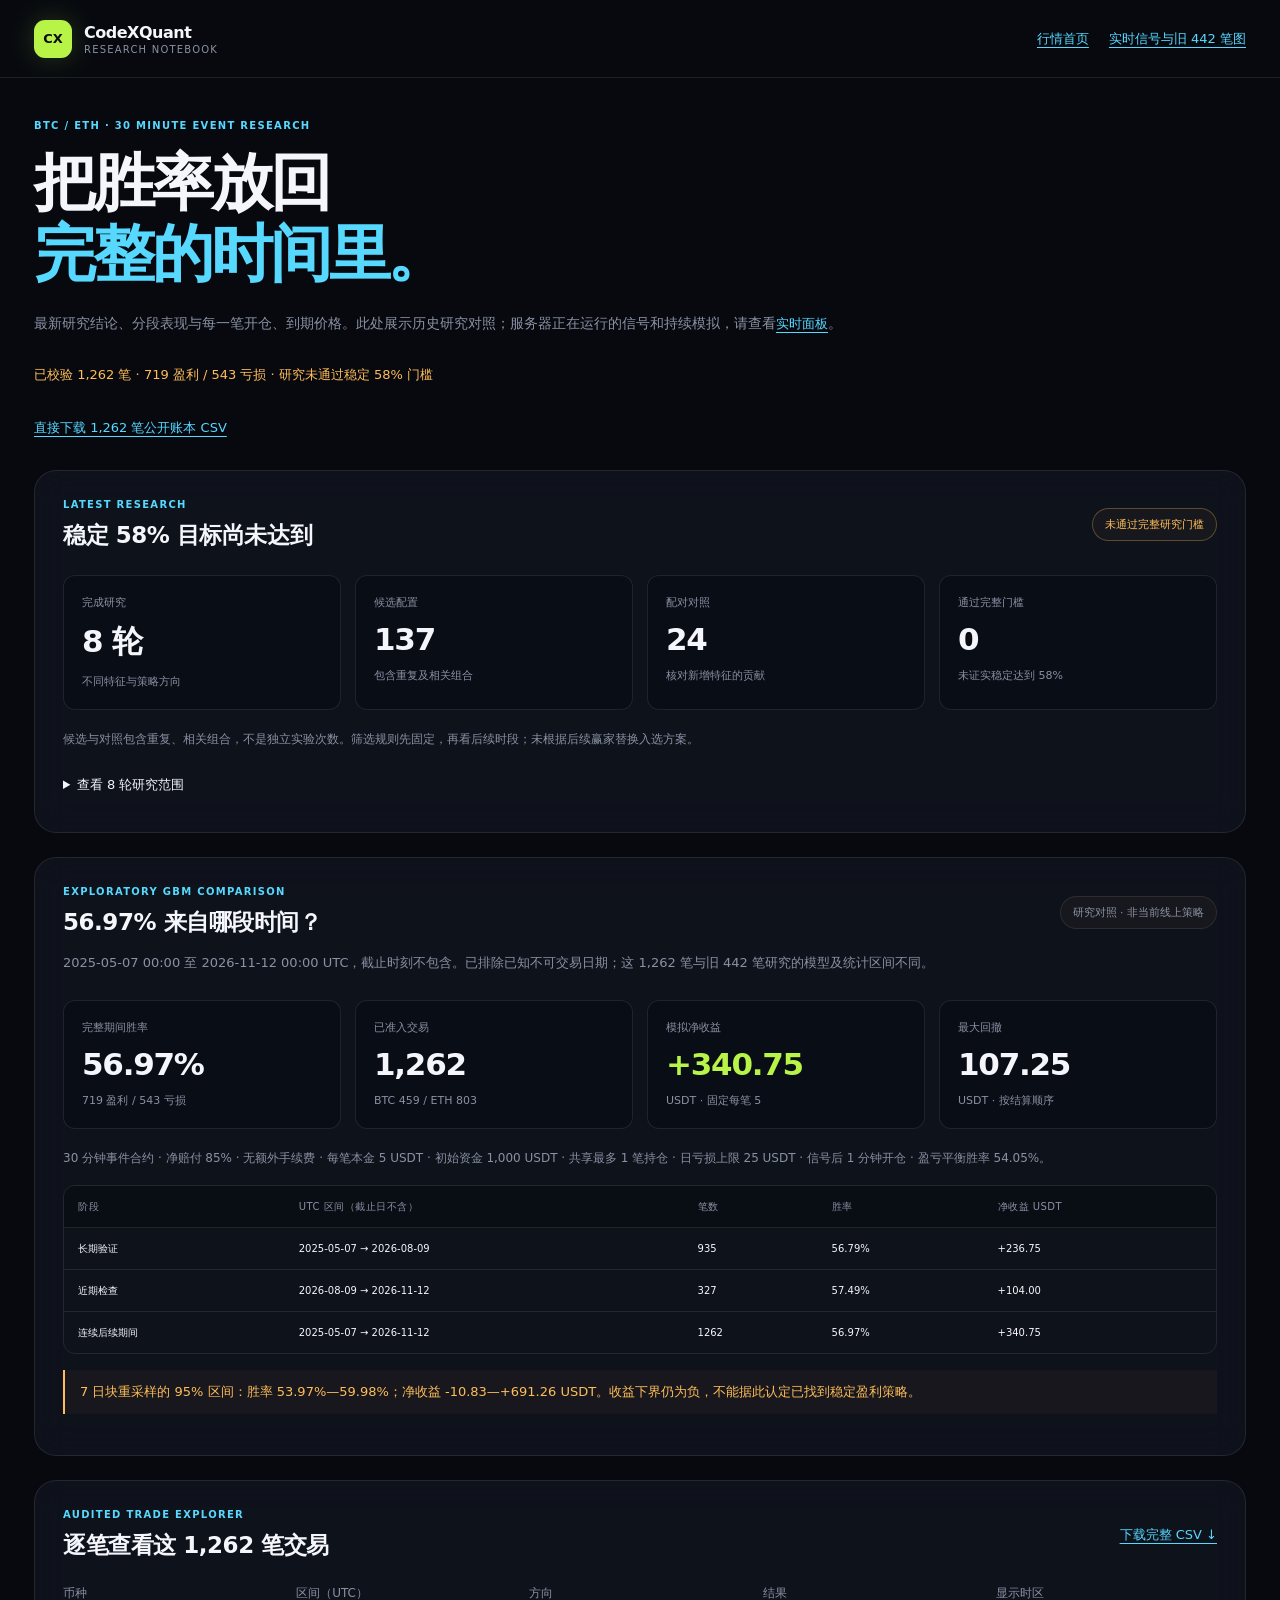
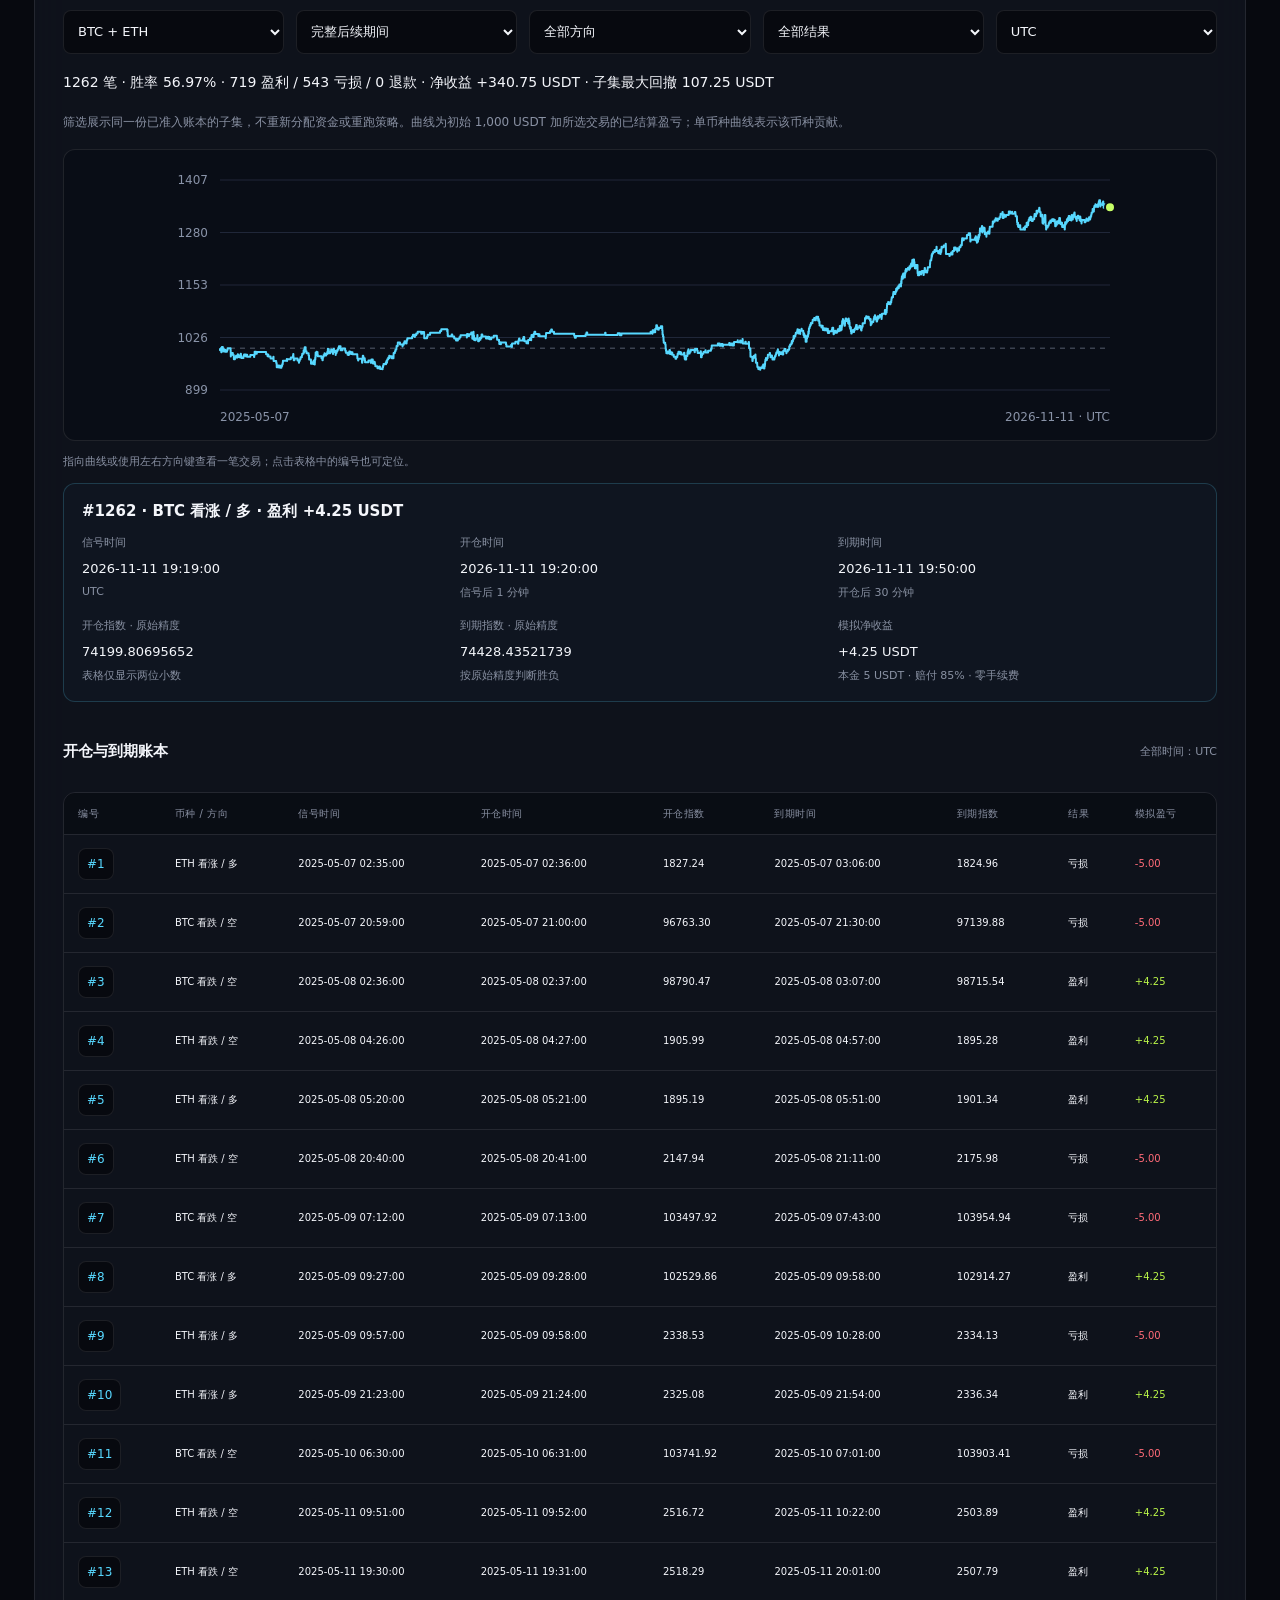
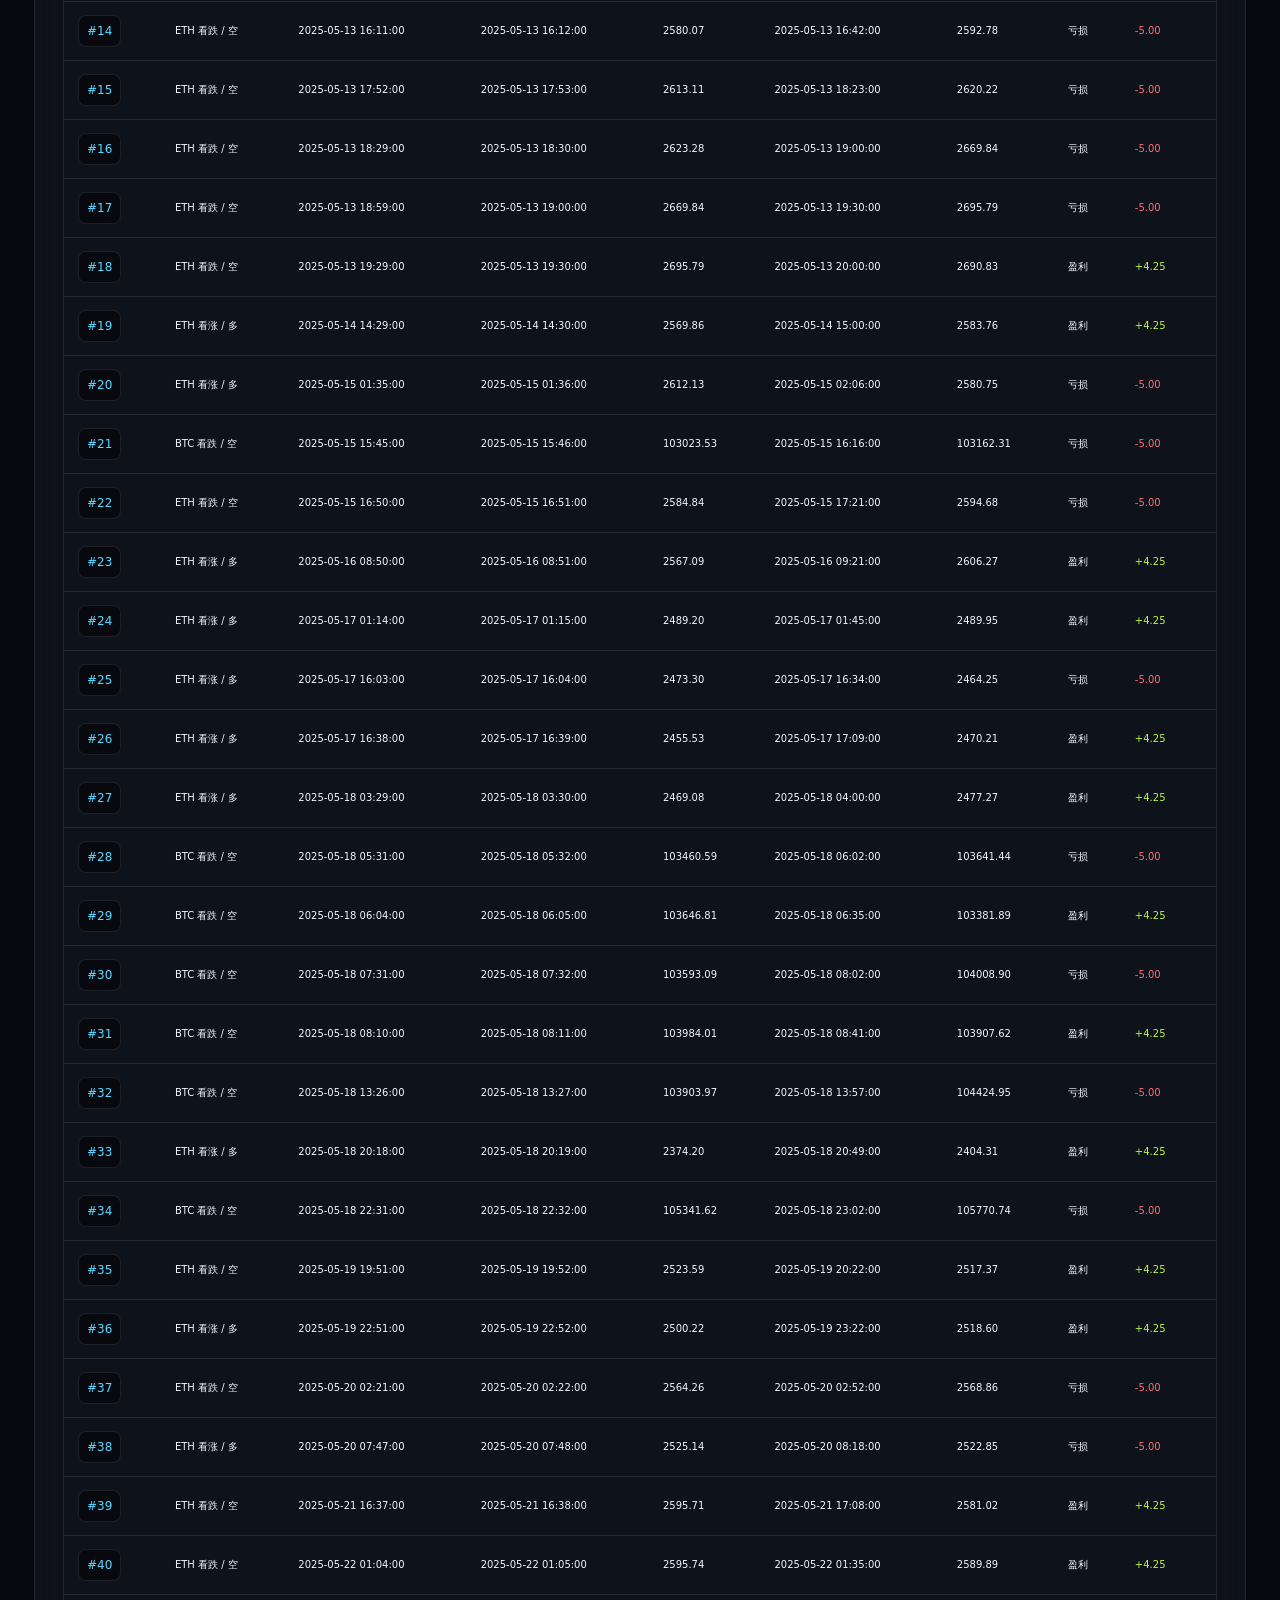
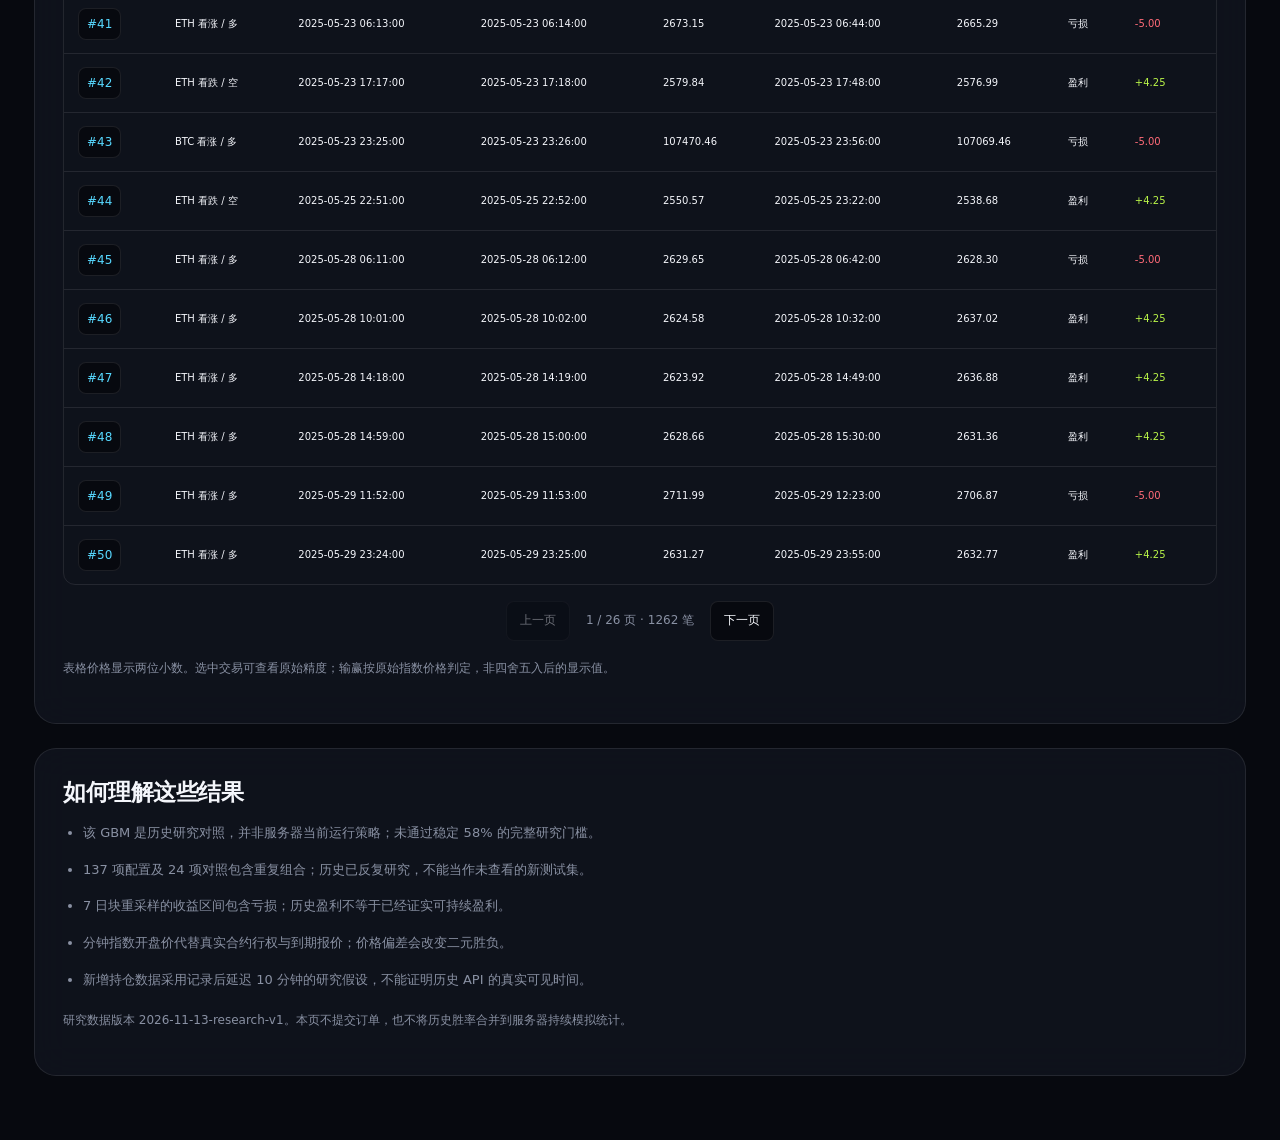
==== demo/research.html @ 75a1a85e "Publish audited high-win research and 1262-trade explorer" ====
<!doctype html>
<html lang="zh-CN">
<head>
  <meta charset="utf-8">
  <meta name="viewport" content="width=device-width, initial-scale=1">
  <meta name="description" content="CodeXQuant 最新高胜率研究：8轮研究与1262笔BTC/ETH事件合约历史对照，明确披露时间、开仓及结算价格。">
  <title>CodeXQuant · 最新研究与 1,262 笔交易</title>
  <link rel="stylesheet" href="../styles.css">
  <link rel="stylesheet" href="../research-view.css">
</head>
<body class="research-page">
  <header class="topbar">
    <a class="brand" href="../index.html"><span class="brand-mark">CX</span><span><strong>CodeXQuant</strong><small>research notebook</small></span></a>
    <nav aria-label="页面导航"><a href="../index.html">行情首页</a><a href="trades.html">实时信号与旧 442 笔图</a></nav>
  </header>
  <main id="researchView" data-research-url="../research/high-win-public.json">
    <section class="research-hero">
      <p class="label">BTC / ETH · 30 MINUTE EVENT RESEARCH</p>
      <h1>把胜率放回<br><em>完整的时间里。</em></h1>
      <p class="intro">最新研究结论、分段表现与每一笔开仓、到期价格。此处展示历史研究对照；服务器正在运行的信号和持续模拟，请查看<a href="trades.html">实时面板</a>。</p>
      <p class="research-state" id="researchState" role="status">正在校验研究数据…</p>
      <p class="research-error" id="researchError" role="alert" hidden></p>
      <button id="researchRetry" type="button" hidden>重新载入</button>
      <p class="note"><a class="download-link" href="../research/high-win-public-trades.csv" download>直接下载 1,262 笔公开账本 CSV</a></p>
      <noscript><p class="research-error">请启用 JavaScript 查看交互图表；也可直接下载下方逐笔 CSV。</p></noscript>
    </section>

    <div id="researchContent" hidden>
      <section class="panel study-panel" aria-labelledby="studyTitle">
        <div class="section-heading"><div><p class="label">LATEST RESEARCH</p><h2 id="studyTitle">稳定 58% 目标尚未达到</h2></div><span class="status-pill">未通过完整研究门槛</span></div>
        <div class="research-cards" id="studyCards"></div>
        <p class="note">候选与对照包含重复、相关组合，不是独立实验次数。筛选规则先固定，再看后续时段；未根据后续赢家替换入选方案。</p>
        <details><summary>查看 8 轮研究范围</summary><div class="table-scroll"><table><thead><tr><th scope="col">研究方向</th><th scope="col">候选配置</th><th scope="col">配对对照</th><th scope="col">通过完整门槛</th></tr></thead><tbody id="studyRows"></tbody></table></div></details>
      </section>

      <section class="panel study-panel" aria-labelledby="comparisonTitle">
        <div class="section-heading"><div><p class="label">EXPLORATORY GBM COMPARISON</p><h2 id="comparisonTitle">56.97% 来自哪段时间？</h2></div><span class="status-pill subdued">研究对照 · 非当前线上策略</span></div>
        <p class="intro small">2025-05-07 00:00 至 2026-11-12 00:00 UTC，截止时刻不包含。已排除已知不可交易日期；这 1,262 笔与旧 442 笔研究的模型及统计区间不同。</p>
        <div class="research-cards" id="comparisonCards"></div>
        <p id="assumptionText" class="note"></p>
        <div class="table-scroll"><table><thead><tr><th scope="col">阶段</th><th scope="col">UTC 区间（截止日不含）</th><th scope="col">笔数</th><th scope="col">胜率</th><th scope="col">净收益 USDT</th></tr></thead><tbody id="periodRows"></tbody></table></div>
        <p id="uncertaintyText" class="uncertainty"></p>
      </section>

      <section class="panel study-panel" aria-labelledby="explorerTitle">
        <div class="section-heading"><div><p class="label">AUDITED TRADE EXPLORER</p><h2 id="explorerTitle">逐笔查看这 1,262 笔交易</h2></div><a class="download-link" href="../research/high-win-public-trades.csv" download>下载完整 CSV ↓</a></div>
        <div class="research-filters">
          <label for="researchSymbol">币种<select id="researchSymbol"><option value="ALL">BTC + ETH</option><option value="BTCUSDT">BTC</option><option value="ETHUSDT">ETH</option></select></label>
          <label for="researchPeriod">区间（UTC）<select id="researchPeriod"><option value="continuous_post_selection">完整后续期间</option><option value="validation">长期验证</option><option value="historical_confirmation">近期检查</option></select></label>
          <label for="researchDirection">方向<select id="researchDirection"><option value="ALL">全部方向</option><option value="1">看涨 / 多</option><option value="-1">看跌 / 空</option></select></label>
          <label for="researchOutcome">结果<select id="researchOutcome"><option value="ALL">全部结果</option><option value="win">盈利</option><option value="loss">亏损</option><option value="refund">持平退款</option></select></label>
          <label for="researchTimezone">显示时区<select id="researchTimezone"><option value="UTC">UTC</option><option value="Asia/Shanghai">北京时间 UTC+8</option></select></label>
        </div>
        <p class="filter-summary" id="filterSummary" aria-live="polite"></p>
        <p class="note">筛选展示同一份已准入账本的子集，不重新分配资金或重跑策略。曲线为初始 1,000 USDT 加所选交易的已结算盈亏；单币种曲线表示该币种贡献。</p>
        <div class="equity-frame"><svg id="researchEquity" viewBox="0 0 1000 290" role="group" tabindex="0" aria-label="已结算权益图，左右方向键逐笔查看交易"></svg></div>
        <p class="chart-instruction">指向曲线或使用左右方向键查看一笔交易；点击表格中的编号也可定位。</p>
        <div class="selected-trade" id="selectedTrade" aria-live="polite"></div>
        <div class="ledger-heading"><h3>开仓与到期账本</h3><span id="ledgerTimezone"></span></div>
        <div class="table-scroll ledger-scroll" tabindex="0" role="region" aria-label="可横向滚动的逐笔交易表">
          <table class="trade-ledger"><thead><tr><th scope="col">编号</th><th scope="col">币种 / 方向</th><th scope="col">信号时间</th><th scope="col">开仓时间</th><th scope="col">开仓指数</th><th scope="col">到期时间</th><th scope="col">到期指数</th><th scope="col">结果</th><th scope="col">模拟盈亏</th></tr></thead><tbody id="researchTradeRows"></tbody></table>
        </div>
        <div class="ledger-nav"><button id="ledgerPrevious" type="button">上一页</button><span id="ledgerPage" aria-live="polite"></span><button id="ledgerNext" type="button">下一页</button></div>
        <p class="note">表格价格显示两位小数。选中交易可查看原始精度；输赢按原始指数价格判定，非四舍五入后的显示值。</p>
      </section>
      <section class="panel study-panel research-method" aria-labelledby="methodTitle"><h2 id="methodTitle">如何理解这些结果</h2><ul id="researchLimitations"></ul><p class="note">研究数据版本 <span id="publicDataVersion"></span>。本页不提交订单，也不将历史胜率合并到服务器持续模拟统计。</p></section>
    </div>
  </main>
  <script src="../research-view.js" defer></script>
</body>
</html>
---- styles.css ----
:root { color-scheme: dark; --bg:#07090f; --panel:rgba(17,21,31,.78); --line:rgba(255,255,255,.09); --text:#f4f6fb; --muted:#8991a3; --lime:#b8f348; --cyan:#57d8ff; --red:#ff6b78; --amber:#ffbd59; }
.wb-nav { color:var(--lime); font-size:11px; text-decoration:none; border:1px solid rgba(184,243,72,.28); padding:8px 10px; border-radius:8px; margin-left:22px; white-space:nowrap; }
.workbuddy-research { scroll-margin-top:20px; border-color:rgba(87,216,255,.26); }
.workbuddy-research .label { color:var(--cyan); }
.wb-badge { font-size:11px; border:1px solid var(--line); padding:7px 10px; border-radius:8px; text-align:right; }
.wb-positive { color:var(--lime) !important; }.wb-negative,.wb-error { color:var(--red) !important; }.wb-pending { color:var(--amber); }
.wb-intro,.wb-outcome { color:var(--muted); font-size:12px; line-height:1.8; }.wb-outcome { margin-bottom:20px; }
.wb-metrics { display:grid; grid-template-columns:repeat(4,minmax(0,1fr)); gap:12px; margin-top:20px; }
.wb-metrics article { padding:18px; background:rgba(7,9,15,.36); border:1px solid var(--line); border-radius:13px; min-width:0; }
.wb-metrics span,.wb-metrics small { display:block; font-size:10px; color:var(--muted); }.wb-metrics strong { display:block; font-size:29px; line-height:1.6; letter-spacing:-.04em; margin:7px 0; font-variant-numeric:tabular-nums; }
.wb-details { margin-top:21px; }.wb-note { color:var(--muted); font-size:10px; line-height:1.8; }.wb-provenance { overflow-wrap:anywhere; }
.wb-chart-heading { display:flex; gap:20px; justify-content:space-between; align-items:center; margin-top:24px; }.wb-chart-heading h3 { font-size:12px; }.wb-chart-heading span { font-size:10px; color:var(--muted); }
.wb-chart { height:250px; }.wb-chart canvas { display:block; width:100%; height:100%; }.wb-table table { min-width:620px; }
.wb-actions { display:flex; gap:12px; align-items:center; flex-wrap:wrap; margin-top:18px; }.wb-download { font:10px inherit; padding:8px 11px; border:1px solid var(--line); border-radius:8px; color:var(--cyan); background:rgba(7,9,15,.35); cursor:pointer; }.wb-download:disabled { opacity:.4; cursor:default; }.wb-archive { font-size:10px; color:var(--muted); border-bottom:1px solid var(--line); padding-bottom:14px; margin:0 0 20px; }
@media(max-width:850px) { .wb-metrics { grid-template-columns:repeat(2,minmax(0,1fr)); }.wb-nav { margin-left:12px; } }
@media(max-width:550px) { .wb-metrics { gap:8px; }.wb-metrics article { padding:14px; }.wb-metrics strong { font-size:25px; }.wb-nav { display:none; }.wb-badge { max-width:150px; }.wb-chart-heading { align-items:start; flex-direction:column; gap:0; }.wb-chart { height:220px; } }
* { box-sizing:border-box; }
html { scroll-behavior:smooth; }
body { margin:0; min-width:320px; background:var(--bg); color:var(--text); font-family:Inter,ui-sans-serif,system-ui,-apple-system,"Segoe UI",sans-serif; overflow-x:hidden; }
button { font:inherit; }
.ambient { position:fixed; width:560px; height:560px; border-radius:50%; filter:blur(130px); opacity:.1; pointer-events:none; z-index:-1; }
.ambient-one { background:var(--lime); top:-300px; right:-140px; }.ambient-two { background:#4c6fff; bottom:-360px; left:-250px; }
.topbar { height:82px; max-width:1320px; margin:auto; padding:0 34px; display:flex; align-items:center; border-bottom:1px solid var(--line); }
.brand { color:inherit; text-decoration:none; display:flex; align-items:center; gap:12px; margin-right:auto; }.brand-mark { width:38px; height:38px; display:grid; place-items:center; background:var(--lime); color:#0b0d10; font-weight:900; font-size:13px; border-radius:11px; box-shadow:0 0 30px rgba(184,243,72,.2); }.brand strong,.brand small { display:block; }.brand strong { letter-spacing:-.03em; }.brand small { color:var(--muted); font-size:10px; letter-spacing:.12em; text-transform:uppercase; margin-top:2px; }
.market-state { display:flex; align-items:center; gap:8px; padding-right:28px; color:var(--muted); font-size:12px; }.status-dot { width:7px; height:7px; border-radius:50%; background:var(--amber); box-shadow:0 0 12px currentColor; }.status-dot.live { background:var(--lime); }.status-dot.offline { background:var(--red); }
.clock { padding-left:28px; border-left:1px solid var(--line); display:flex; flex-direction:column; align-items:flex-end; }.clock span { color:var(--muted); font-size:9px; letter-spacing:.15em; }.clock strong { font-family:ui-monospace,monospace; font-size:13px; margin-top:3px; }
main { max-width:1320px; margin:auto; padding:70px 34px 40px; }
.hero { display:grid; grid-template-columns:1.1fr .9fr; align-items:end; gap:70px; margin-bottom:60px; }.eyebrow,.label { color:var(--lime); font-size:10px; font-weight:800; letter-spacing:.2em; margin:0 0 18px; }.hero h1 { font-size:clamp(42px,5.7vw,78px); line-height:.99; letter-spacing:-.065em; margin:0; max-width:760px; }.hero h1 em { color:var(--lime); font-style:normal; }.hero-copy { color:var(--muted); max-width:600px; line-height:1.8; font-size:14px; margin:26px 0 0; }
.price-grid { display:grid; gap:12px; }.price-card { width:100%; border:1px solid var(--line); background:rgba(16,20,29,.62); color:inherit; border-radius:18px; padding:20px; display:flex; justify-content:space-between; align-items:center; cursor:pointer; transition:.2s ease; text-align:left; }.price-card:hover,.price-card.active { border-color:rgba(184,243,72,.5); background:rgba(24,30,39,.86); transform:translateY(-2px); }.asset { display:flex; gap:13px; align-items:center; }.coin { width:39px; height:39px; border-radius:50%; display:grid; place-items:center; font-style:normal; font-weight:800; }.coin.btc { background:#f7931a; }.coin.eth { background:#627eea; }.asset strong,.asset small,.quote strong,.quote small { display:block; }.asset strong { font-size:14px; }.asset small { color:var(--muted); font-size:10px; margin-top:4px; letter-spacing:.08em; }.quote { text-align:right; }.quote strong { font-size:20px; letter-spacing:-.03em; }.quote small { color:var(--muted); font-size:11px; margin-top:4px; }.quote small.up { color:var(--lime); }.quote small.down { color:var(--red); }
.desk { display:grid; grid-template-columns:minmax(0,2fr) minmax(300px,.72fr); gap:16px; }.panel { background:var(--panel); border:1px solid var(--line); border-radius:22px; backdrop-filter:blur(18px); }.chart-panel { padding:25px 25px 0; overflow:hidden; }.panel-head { display:flex; align-items:start; justify-content:space-between; }.panel-head .label { margin-bottom:7px; color:var(--muted); }.panel-head h2 { margin:0; font-size:20px; letter-spacing:-.03em; }.legend { display:flex; gap:17px; color:var(--muted); font-size:10px; }.legend span { display:flex; align-items:center; gap:6px; }.legend i { width:15px; height:2px; }.ema-fast { background:var(--lime); }.ema-slow { background:var(--cyan); }.candle-up { background:#66e39a; height:8px !important; }.candle-down { background:#ff647c; height:8px !important; }
.market-desk { display:block; }.market-desk .chart-panel { width:100%; }
.chart-wrap { height:340px; position:relative; margin-top:24px; }.chart-wrap canvas { width:100%; height:100%; }.chart-loading { position:absolute; inset:0; display:grid; place-items:center; color:var(--muted); font-size:12px; background:linear-gradient(90deg,transparent,rgba(255,255,255,.03),transparent); }.chart-stats { border-top:1px solid var(--line); display:grid; grid-template-columns:repeat(4,1fr); margin:0 -25px; }.chart-stats span { padding:17px 25px; color:var(--muted); font-size:10px; border-right:1px solid var(--line); }.chart-stats span:last-child { border:0; }.chart-stats strong { display:block; color:var(--text); margin-top:6px; font-size:12px; }
.signal-panel { padding:25px; display:flex; flex-direction:column; }.timeframe { border:1px solid var(--line); color:var(--muted); border-radius:8px; padding:6px 9px; font:10px ui-monospace,monospace; }.signal-orbit { width:174px; height:174px; margin:34px auto 25px; border-radius:50%; display:grid; place-items:center; text-align:center; background:radial-gradient(circle,rgba(184,243,72,.12),transparent 65%); border:1px solid rgba(184,243,72,.28); box-shadow:0 0 0 13px rgba(184,243,72,.025),0 0 0 25px rgba(184,243,72,.015); }.signal-orbit small,.signal-orbit span { display:block; color:var(--muted); font-size:9px; letter-spacing:.1em; }.signal-orbit strong { display:block; font-size:29px; margin:5px 0; }.signal-orbit.sell { border-color:rgba(255,107,120,.4); background:radial-gradient(circle,rgba(255,107,120,.12),transparent 65%); }.signal-orbit.neutral { border-color:var(--line); background:radial-gradient(circle,rgba(255,255,255,.05),transparent 65%); }
.factor-list { border-top:1px solid var(--line); }.factor-list div { display:flex; justify-content:space-between; padding:13px 0; border-bottom:1px solid var(--line); font-size:12px; }.factor-list span { color:var(--muted); }.factor-list strong { font-size:11px; }.signal-note { color:var(--muted); font-size:11px; line-height:1.6; margin:15px 0 0; }
.metrics { display:grid; grid-template-columns:repeat(4,1fr); gap:12px; margin-top:16px; }.metric { border:1px solid var(--line); border-radius:17px; padding:20px; background:rgba(14,17,25,.65); }.metric span,.metric small { color:var(--muted); font-size:10px; }.metric strong { display:block; font-size:26px; letter-spacing:-.04em; margin:12px 0 6px; }.metric.risk strong { color:var(--lime); font-size:19px; margin-top:16px; }
.backtest { margin-top:16px; padding:28px; }.backtest-head { display:flex; justify-content:space-between; gap:24px; align-items:start; }.backtest-head .label { color:var(--lime); margin-bottom:8px; }.backtest-head h2 { margin:0; font-size:25px; letter-spacing:-.04em; }.data-progress { display:flex; align-items:center; gap:9px; color:var(--muted); font-size:11px; padding-top:5px; }.assumptions { display:flex; flex-wrap:wrap; gap:8px; margin:24px 0; }.assumptions span { border:1px solid var(--line); color:var(--muted); border-radius:999px; padding:7px 10px; font-size:9px; letter-spacing:.04em; }.strategy-grid { display:grid; grid-template-columns:repeat(3,1fr); gap:12px; }.strategy-card { min-height:190px; border:1px solid var(--line); border-radius:17px; padding:20px; background:rgba(7,9,15,.42); }.strategy-card.skeleton { background:linear-gradient(100deg,rgba(255,255,255,.02),rgba(255,255,255,.055),rgba(255,255,255,.02)); background-size:200% 100%; animation:pulse 1.4s infinite; }.strategy-title { display:flex; align-items:center; justify-content:space-between; }.strategy-title strong { font-size:15px; }.strategy-badge { color:var(--lime); font:9px ui-monospace,monospace; border:1px solid rgba(184,243,72,.25); padding:5px 7px; border-radius:7px; }.strategy-result { font-size:35px; letter-spacing:-.05em; margin:25px 0 4px; }.strategy-result.negative { color:var(--red); }.strategy-result.positive { color:var(--lime); }.strategy-card>small { color:var(--muted); font-size:10px; }.strategy-card p { color:var(--muted); font-size:10px; line-height:1.6; margin:18px 0 0; }.table-wrap { overflow-x:auto; margin-top:20px; border:1px solid var(--line); border-radius:14px; }table { width:100%; border-collapse:collapse; min-width:880px; }th,td { padding:13px 15px; text-align:right; border-bottom:1px solid var(--line); font-size:10px; white-space:nowrap; }th { color:var(--muted); font-weight:600; letter-spacing:.05em; }th:first-child,td:first-child { text-align:left; }tbody tr:last-child td { border-bottom:0; }td.good { color:var(--lime); }td.bad { color:var(--red); }.backtest-note { color:var(--muted); margin:15px 2px 0; font-size:10px; line-height:1.6; }@keyframes pulse { to { background-position:-200% 0; } }
.qimen { margin-top:16px; padding:28px; }.qimen .label { color:var(--cyan); }.qimen-tag { border:1px solid rgba(87,216,255,.25); color:var(--cyan); border-radius:999px; padding:8px 11px; font-size:10px; white-space:nowrap; }.qimen-intro { color:var(--muted); font-size:12px; line-height:1.8; max-width:850px; margin:18px 0 24px; }.qimen-form { display:grid; grid-template-columns:1fr 1fr 2fr auto; align-items:end; gap:10px; }.qimen-form label { display:flex; flex-direction:column; gap:8px; color:var(--muted); font-size:11px; }.qimen-form select,.qimen-form input { width:100%; background:#0b0f17; color:var(--text); border:1px solid var(--line); border-radius:10px; height:42px; padding:0 12px; font:12px inherit; }.qimen-form input::placeholder { color:#5d6577; }.qimen-form button,.qimen-summary button { height:42px; border:1px solid rgba(87,216,255,.35); border-radius:10px; padding:0 15px; color:#071016; background:var(--cyan); cursor:pointer; font-weight:700; font-size:11px; }.qimen-summary button { height:30px; background:transparent; color:var(--cyan); margin-left:auto; }.qimen-summary button:disabled { opacity:.5; cursor:wait; }.qimen-message { color:var(--muted); font-size:11px; margin:12px 0 0; }.qimen-summary { display:flex; align-items:center; gap:24px; border-top:1px solid var(--line); margin-top:24px; padding-top:18px; color:var(--muted); font-size:11px; }.qimen-summary strong { color:var(--text); font-size:16px; margin-left:5px; }.qimen .table-wrap { margin-top:15px; }.qimen td:last-child { text-align:left; max-width:260px; overflow-wrap:anywhere; white-space:normal; }
.research-panel { margin-top:16px; padding:32px; }.research-heading { display:flex; justify-content:space-between; gap:24px; align-items:center; }.research-panel .label { margin:0 0 10px; }.research-panel h2 { margin:0; font-size:28px; letter-spacing:-.04em; }.research-badge { padding:8px 12px; border:1px solid rgba(255,189,89,.35); border-radius:999px; color:var(--amber); font-size:11px; white-space:nowrap; }.research-panel>p { color:var(--muted); font-size:13px; line-height:1.75; max-width:860px; }.research-stats { display:grid; grid-template-columns:repeat(3,1fr); gap:12px; margin:25px 0; }.research-stats>div { border:1px solid var(--line); border-radius:15px; padding:20px; background:rgba(7,9,15,.35); }.research-stats span,.research-stats small { display:block; color:var(--muted); font-size:11px; }.research-stats strong { display:block; font-size:28px; margin:12px 0 8px; }.research-stats>div:nth-child(2) strong { color:var(--red); }.research-panel .research-note { border-top:1px solid var(--line); padding-top:18px; max-width:none; font-size:11px; }
.method { display:grid; grid-template-columns:.8fr 1.2fr; gap:80px; align-items:start; padding:100px 0 65px; }.method h2 { font-size:38px; max-width:370px; letter-spacing:-.05em; margin:0; }.method ol { list-style:none; margin:0; padding:0; }.method li { display:flex; gap:20px; padding:20px 0; border-top:1px solid var(--line); }.method li>span { font:10px ui-monospace,monospace; color:var(--lime); }.method li strong { font-size:14px; }.method li p { color:var(--muted); font-size:12px; margin:7px 0 0; line-height:1.6; }
footer { max-width:1320px; margin:auto; padding:25px 34px 45px; border-top:1px solid var(--line); display:flex; justify-content:space-between; color:var(--muted); font-size:10px; letter-spacing:.08em; }
@media (max-width:900px) { .hero,.desk,.method { grid-template-columns:1fr; }.hero { gap:42px; }.desk { gap:12px; }.metrics { grid-template-columns:1fr 1fr; }.strategy-grid { grid-template-columns:1fr; }.research-stats { grid-template-columns:1fr; }.method { gap:35px; padding-top:70px; } }
@media (max-width:560px) { .topbar { padding:0 18px; }.market-state { padding:0; }.market-state span:last-child,.clock { display:none; } main { padding:45px 18px 30px; }.hero { margin-bottom:38px; }.hero h1 { font-size:42px; }.chart-panel { padding:20px 15px 0; }.chart-wrap { height:265px; }.chart-stats { margin:0 -15px; grid-template-columns:1fr 1fr; }.chart-stats span { padding:13px 15px; }.legend { display:none; }.research-panel { padding:22px 18px; }.research-heading { align-items:flex-start; flex-direction:column; }.research-panel h2 { font-size:24px; } footer { margin:0 18px; padding:22px 0 35px; flex-direction:column; gap:8px; } }

.data-health { display:flex; gap:16px; align-items:center; justify-content:space-between; padding:14px 0; }
.data-health p { margin:0; color:var(--muted); font-size:11px; line-height:1.7; }
.data-health button { flex-shrink:0; border:1px solid var(--line); border-radius:8px; padding:8px 12px; background:transparent; color:var(--text); cursor:pointer; font-size:11px; }
.data-health button:disabled { opacity:.5; cursor:wait; }
.research-details { display:flex; flex-wrap:wrap; gap:24px; margin:0 0 22px; }
.research-details dt { font-size:11px; color:var(--muted); }
.research-details dd { margin:7px 0 0; font-size:12px; line-height:1.6; }
.report-download { color:var(--cyan); font-size:12px; text-underline-offset:4px; }
.quote strong { font-variant-numeric:tabular-nums; }
.quote strong.stale-quote { color:var(--muted); }
.price-card { gap:16px; }
.quote small { overflow-wrap:anywhere; }
@media (max-width:420px) { .price-card { padding:15px 12px; gap:8px; } .asset { gap:8px; } .coin { width:30px; height:30px; } .quote strong { font-size:17px; } .quote small { font-size:9px; } }
button:focus-visible,a:focus-visible { outline:2px solid var(--cyan); outline-offset:4px; }
@media (max-width:560px) { .data-health { align-items:flex-start; } .research-details { flex-direction:column; gap:16px; } }

.event-research { border-color:rgba(87,216,255,.22); }
.event-research .label { color:var(--cyan); }
.event-research [hidden] { display:none; }
.event-goal { display:flex; flex-wrap:wrap; gap:12px 26px; padding:16px 0; margin-top:12px; border-top:1px solid var(--line); color:var(--muted); font-size:11px; align-items:center; }
.event-goal strong { color:var(--text); font:600 15px ui-monospace,monospace; margin-left:8px; }
.event-goal span:last-child { margin-left:auto; }
.event-results { display:grid; grid-template-columns:1fr 1fr; gap:14px; margin:8px 0 25px; }
.event-results article { border:1px solid var(--line); border-radius:16px; background:rgba(7,9,15,.36); padding:23px; }
.event-results article:last-child { border-color:rgba(87,216,255,.25); }
.event-results article>span { color:var(--muted); font-size:12px; }
.event-results article>strong { display:block; font-size:38px; letter-spacing:-.05em; margin:13px 0 8px; font-variant-numeric:tabular-nums; }
.event-results article>strong.positive,.event-table .positive { color:var(--lime); }
.event-results article>strong.negative,.event-table .negative { color:var(--red); }
.event-results article>p { margin:0; color:var(--muted); font-size:11px; line-height:1.8; }
.event-details { gap:18px 40px; }
.event-research .event-model { border-left:2px solid var(--cyan); padding:9px 14px; background:rgba(87,216,255,.035); font-size:11px; max-width:none; }
.event-gates { display:grid; grid-template-columns:repeat(2,minmax(0,1fr)); list-style:none; padding:0; gap:8px 22px; margin:20px 0 26px; }
.event-gates li { color:var(--muted); font-size:11px; line-height:1.7; padding-left:18px; position:relative; }
.event-gates li::before { position:absolute; left:0; content:"○"; color:var(--amber); }
.event-gates li.passed::before { content:"✓"; color:var(--lime); }
.event-equity-head,.event-table-heading { display:flex; align-items:center; justify-content:space-between; gap:14px; }
.event-equity-head h3,.event-table-heading h3 { margin:0; font-size:13px; font-weight:600; }
.event-equity-head span,.event-table-heading span { color:var(--muted); font-size:10px; }
.event-equity-head i { display:inline-block; width:12px; height:2px; vertical-align:middle; margin:0 4px 2px 10px; }
.equity-walk { background:var(--lime); }.equity-holdout { background:var(--cyan); }
.event-equity-wrap { height:210px; margin-top:14px; border:1px solid var(--line); border-radius:13px; background:rgba(7,9,15,.3); }
.event-equity-wrap canvas { display:block; width:100%; height:100%; }
.event-research .event-caption { margin:9px 0 26px; font-size:10px; }
.event-table-heading { margin:23px 0 10px; }
.event-table-wrap { margin-top:0; }
.event-table { min-width:580px; }
.event-table th,.event-table td { font-size:11px; padding:13px 14px; }
.event-table td:nth-child(2) { white-space:normal; }
.event-stress { margin-top:22px; color:var(--muted); font-size:11px; }
.event-stress summary { color:var(--text); cursor:pointer; padding:9px 0; }
.event-stress>p { font-size:10px; line-height:1.7; }
.event-downloads { display:flex; flex-wrap:wrap; gap:20px; margin-top:24px; }
.legacy-research { opacity:.85; }
@media (max-width:700px) { .event-goal span:last-child { margin-left:0; width:100%; }.event-gates { grid-template-columns:1fr; }.event-details { flex-direction:column; gap:15px; } }
@media (max-width:560px) { .event-results { grid-template-columns:1fr; gap:10px; }.event-results article { padding:18px; }.event-equity-head,.event-table-heading { align-items:flex-start; flex-direction:column; gap:7px; }.event-equity-head i:first-child { margin-left:0; }.event-equity-wrap { height:180px; } }
---- research-view.css ----
.research-page .topbar{min-height:78px;height:auto;gap:24px;flex-wrap:wrap;padding-top:16px;padding-bottom:16px}.research-page nav{display:flex;gap:20px;flex-wrap:wrap;margin-left:auto}.research-page nav a,.research-page .intro a,.research-page .download-link{color:var(--cyan);font-size:13px;text-underline-offset:4px}.research-page main{padding-top:42px;max-width:1320px}.research-page .research-hero{max-width:850px;margin-bottom:30px}.research-page h1{font-size:clamp(34px,5vw,62px);line-height:1.15;letter-spacing:-.05em;margin:16px 0 20px}.research-page h1 em{font-style:normal;color:var(--cyan)}.research-page .intro{font-size:14px;line-height:1.9;color:var(--muted);max-width:900px}.research-page .intro.small{font-size:13px}.research-page .research-state{display:inline-block;color:var(--amber);font-size:13px;line-height:1.8}.research-page .study-panel{margin:24px 0;padding:28px;min-width:0}.research-page .section-heading{display:flex;align-items:center;justify-content:space-between;gap:20px;flex-wrap:wrap}.research-page h2{font-size:23px;letter-spacing:-.02em;margin:0}.research-page .label{color:var(--cyan);font-size:10px;letter-spacing:.13em;margin:0 0 10px}.research-page .status-pill{color:var(--amber);border:1px solid rgba(255,189,89,.3);background:rgba(255,189,89,.04);border-radius:30px;padding:8px 12px;font-size:11px}.research-page .status-pill.subdued{color:var(--muted);border-color:var(--line)}.research-page .research-cards{display:grid;grid-template-columns:repeat(4,minmax(0,1fr));gap:14px;margin:24px 0 18px}.research-page .research-cards article{padding:18px;border:1px solid var(--line);border-radius:12px;background:rgba(7,9,15,.4)}.research-page .research-cards span,.research-page .research-cards small{font-size:11px;line-height:1.6;color:var(--muted);display:block}.research-page .research-cards strong{display:block;font-size:31px;letter-spacing:-.04em;margin:10px 0;font-variant-numeric:tabular-nums}.research-page .note{font-size:12px;line-height:1.85;color:var(--muted);margin:16px 0}.research-page .uncertainty{font-size:13px;line-height:1.8;border-left:2px solid var(--amber);padding:10px 15px;color:var(--amber);background:rgba(255,189,89,.035)}.research-page details summary{cursor:pointer;font-size:13px;padding:10px 0}.research-page .table-scroll{overflow-x:auto;margin:16px 0;border:1px solid var(--line);border-radius:12px}.research-page table{border-collapse:collapse;width:100%;font-size:12px;font-variant-numeric:tabular-nums;white-space:nowrap}.research-page th,.research-page td{text-align:left;padding:13px 14px;border-bottom:1px solid var(--line);line-height:1.5}.research-page th{color:var(--muted);font-weight:500;background:rgba(7,9,15,.5)}.research-page tr:last-child td{border-bottom:0}.research-page .research-filters{display:grid;grid-template-columns:repeat(5,minmax(0,1fr));gap:12px;margin:24px 0 16px}.research-page label{font-size:12px;color:var(--muted)}.research-page select{display:block;width:100%;padding:11px 10px;min-height:44px;color:var(--text);border:1px solid var(--line);border-radius:8px;background:var(--bg);font:inherit;font-size:13px;margin-top:8px}.research-page button{padding:9px 13px;min-height:40px;border:1px solid var(--line);border-radius:8px;background:var(--bg);color:var(--text);font:inherit;font-size:12px;cursor:pointer}.research-page button:disabled{opacity:.4;cursor:default}.research-page .filter-summary{font-size:14px;color:var(--text);line-height:1.8;font-variant-numeric:tabular-nums}.research-page .equity-frame{border:1px solid var(--line);border-radius:12px;background:rgba(7,9,15,.4);overflow:hidden}.research-page #researchEquity{width:100%;display:block;height:290px;touch-action:pan-y}.research-page .chart-instruction{color:var(--muted);font-size:11px;line-height:1.8}.research-page .selected-trade{border:1px solid rgba(87,216,255,.2);border-radius:12px;padding:18px;min-height:120px;background:rgba(87,216,255,.025)}.research-page .selected-trade h3{font-size:15px;margin:0 0 14px}.research-page .detail-grid{display:grid;grid-template-columns:repeat(3,minmax(0,1fr));gap:18px}.research-page .detail-grid span{color:var(--muted);font-size:11px;display:block;margin-bottom:8px}.research-page .detail-grid strong{font-size:13px;font-weight:500;font-variant-numeric:tabular-nums;overflow-wrap:anywhere;line-height:1.7}.research-page .detail-grid small{display:block;font-size:11px;color:var(--muted);margin-top:5px}.research-page .ledger-heading{display:flex;gap:20px;align-items:center;justify-content:space-between;margin-top:25px}.research-page .ledger-heading h3{font-size:15px}.research-page .ledger-heading span{font-size:11px;color:var(--muted)}.research-page .trade-ledger{min-width:1150px}.research-page .trade-ledger tbody tr.is-selected{background:rgba(87,216,255,.06)}.research-page .trade-ledger button{color:var(--cyan);min-height:32px;padding:4px 8px}.research-page .ledger-nav{display:flex;align-items:center;justify-content:center;gap:16px}.research-page .ledger-nav span{font-size:12px;color:var(--muted)}.research-page .positive{color:var(--lime)}.research-page .negative,.research-page .research-error{color:var(--red)}.research-page .research-error{font-size:14px;line-height:1.8}.research-page .research-method ul{color:var(--muted);padding-left:20px;font-size:13px;line-height:1.9}.research-page .research-method li{margin:12px 0}.research-page [hidden]{display:none!important}.research-page select:focus-visible,.research-page svg:focus-visible,.research-page .table-scroll:focus-visible{outline:2px solid var(--cyan);outline-offset:3px}@media(max-width:850px){.research-page .research-cards{grid-template-columns:repeat(2,minmax(0,1fr))}.research-page .research-filters{grid-template-columns:repeat(3,minmax(0,1fr))}.research-page .detail-grid{grid-template-columns:1fr 1fr}}@media(max-width:560px){.research-page .topbar{padding:16px;gap:16px}.research-page nav{margin-left:0;gap:18px}.research-page nav a{font-size:12px}.research-page main{padding:28px 16px}.research-page .study-panel{padding:20px 16px}.research-page .research-cards{gap:9px}.research-page .research-cards article{padding:14px}.research-page .research-cards strong{font-size:26px}.research-page .research-filters{grid-template-columns:1fr 1fr}.research-page .research-filters label:last-child{grid-column:1/-1}.research-page select{font-size:16px}.research-page .detail-grid{grid-template-columns:1fr}.research-page #researchEquity{height:240px}.research-page h2{font-size:21px}.research-page .section-heading{gap:15px}.research-page .ledger-nav{gap:10px}.research-page .intro{font-size:13px}}
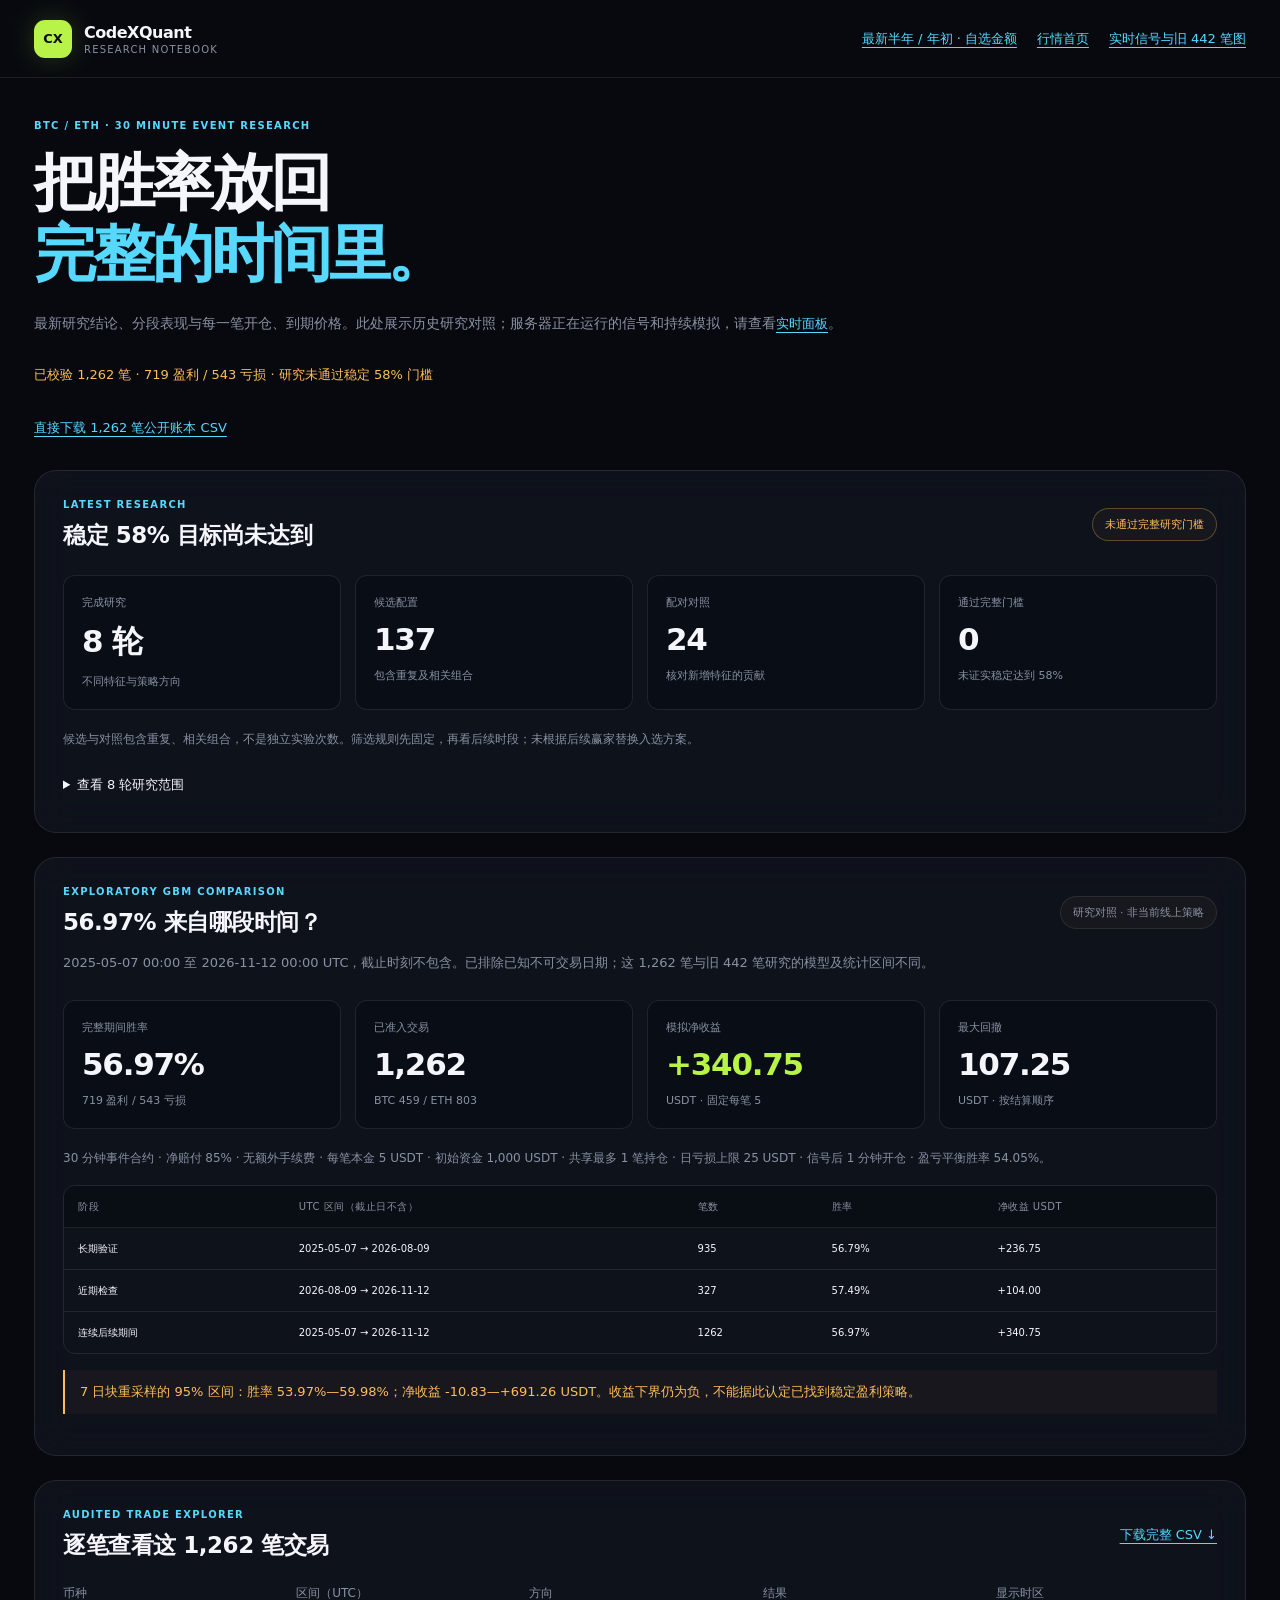
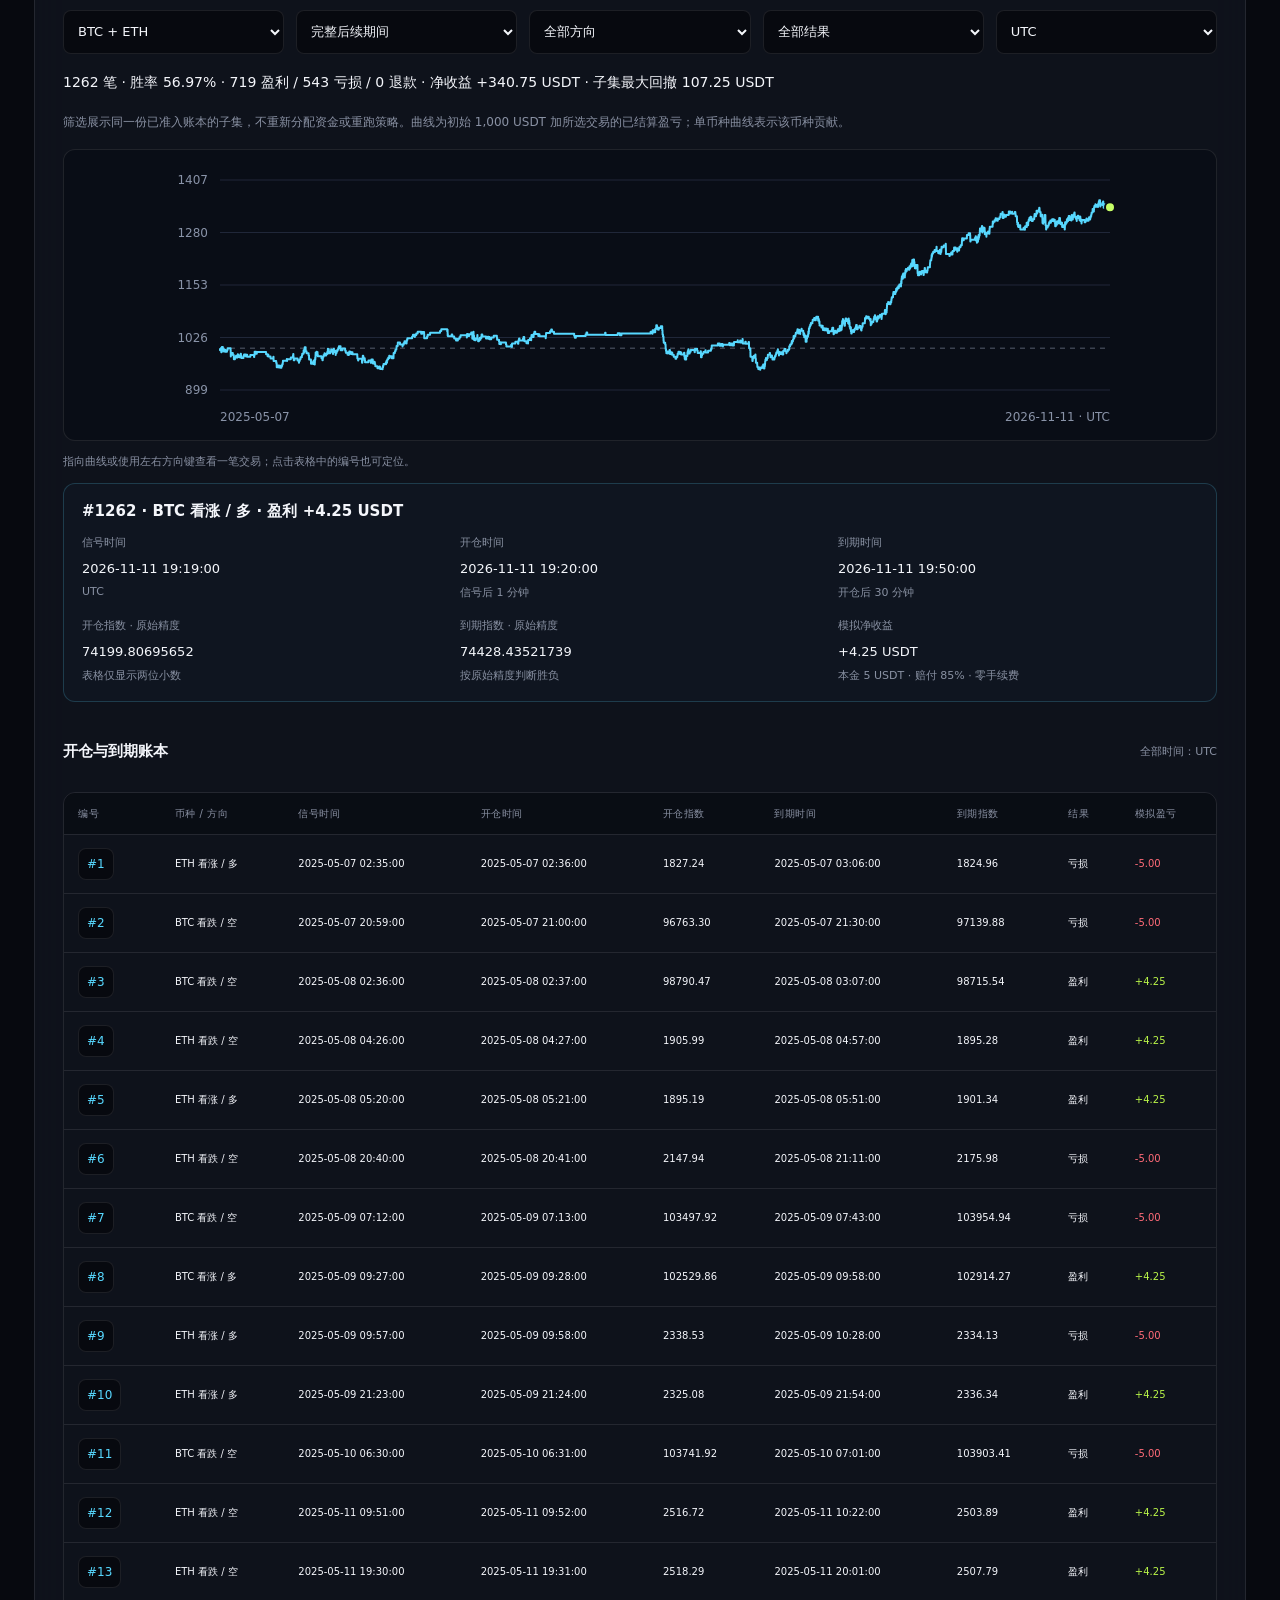
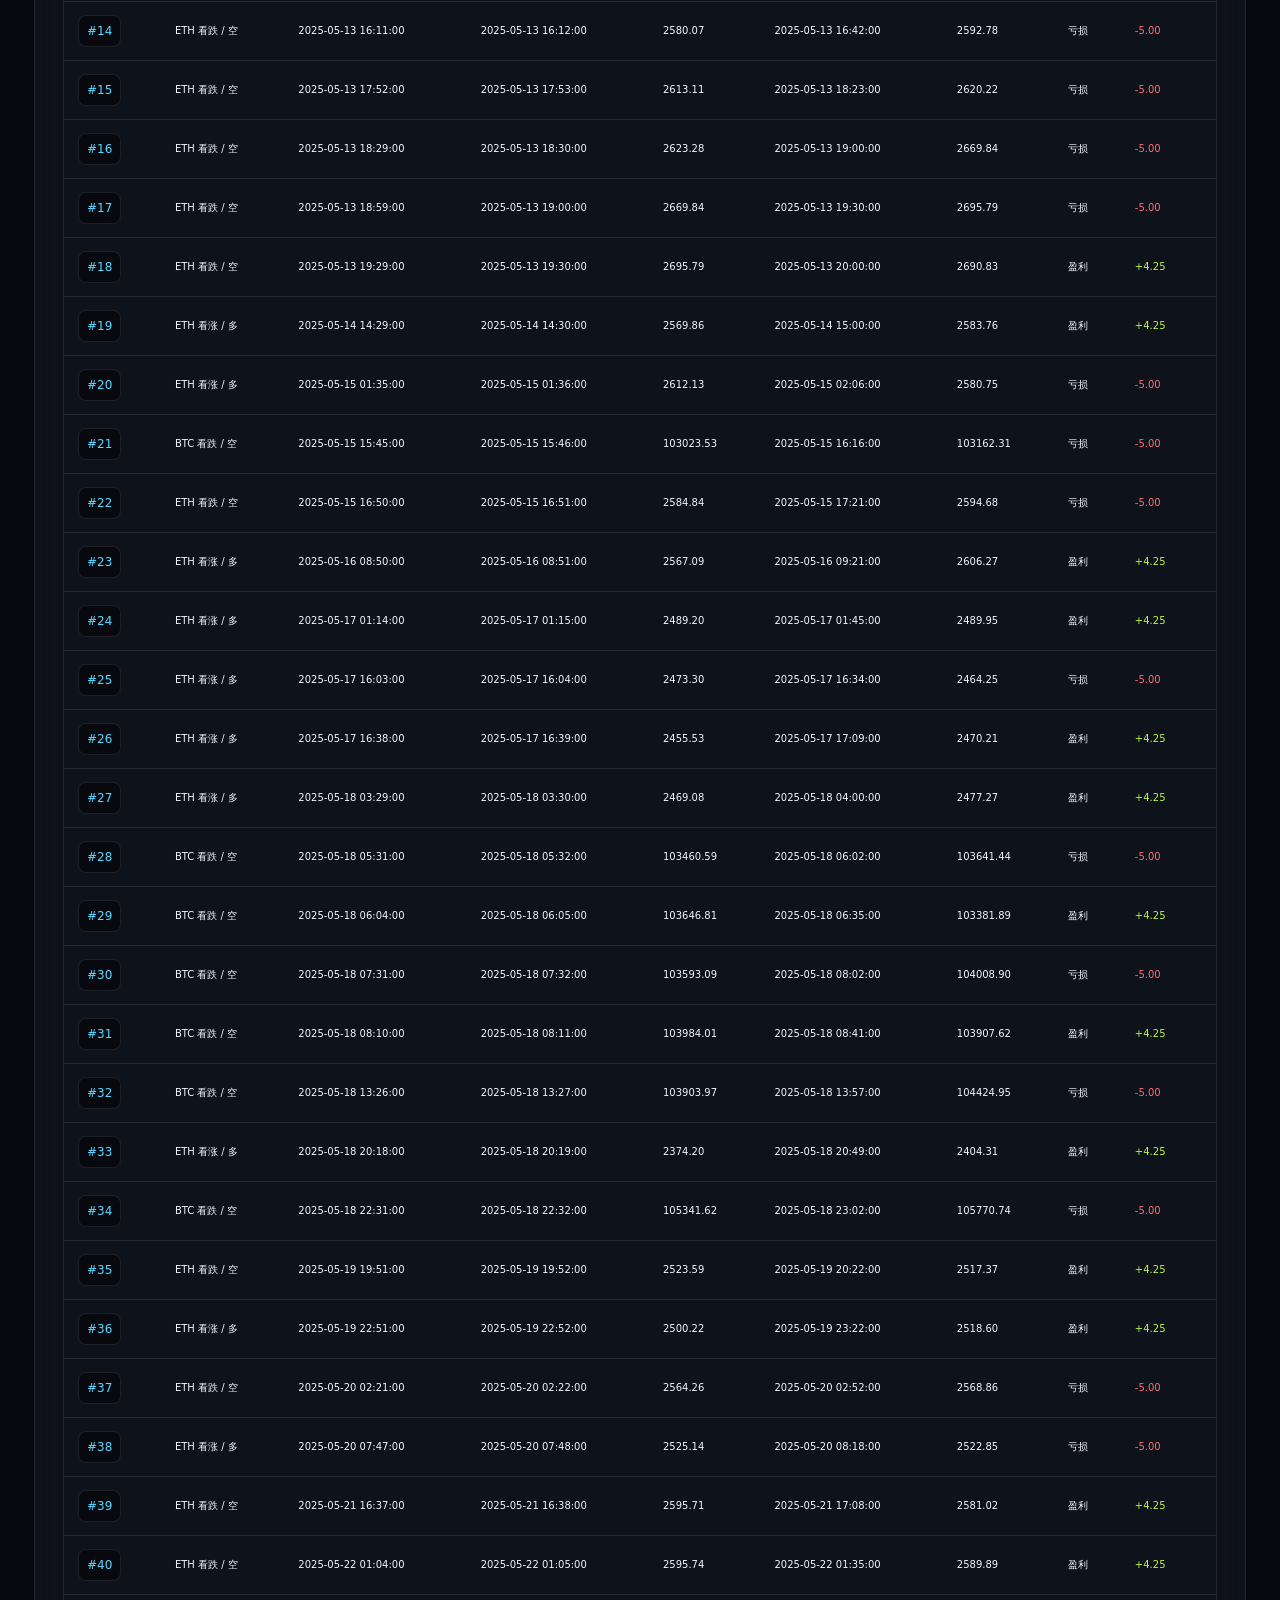
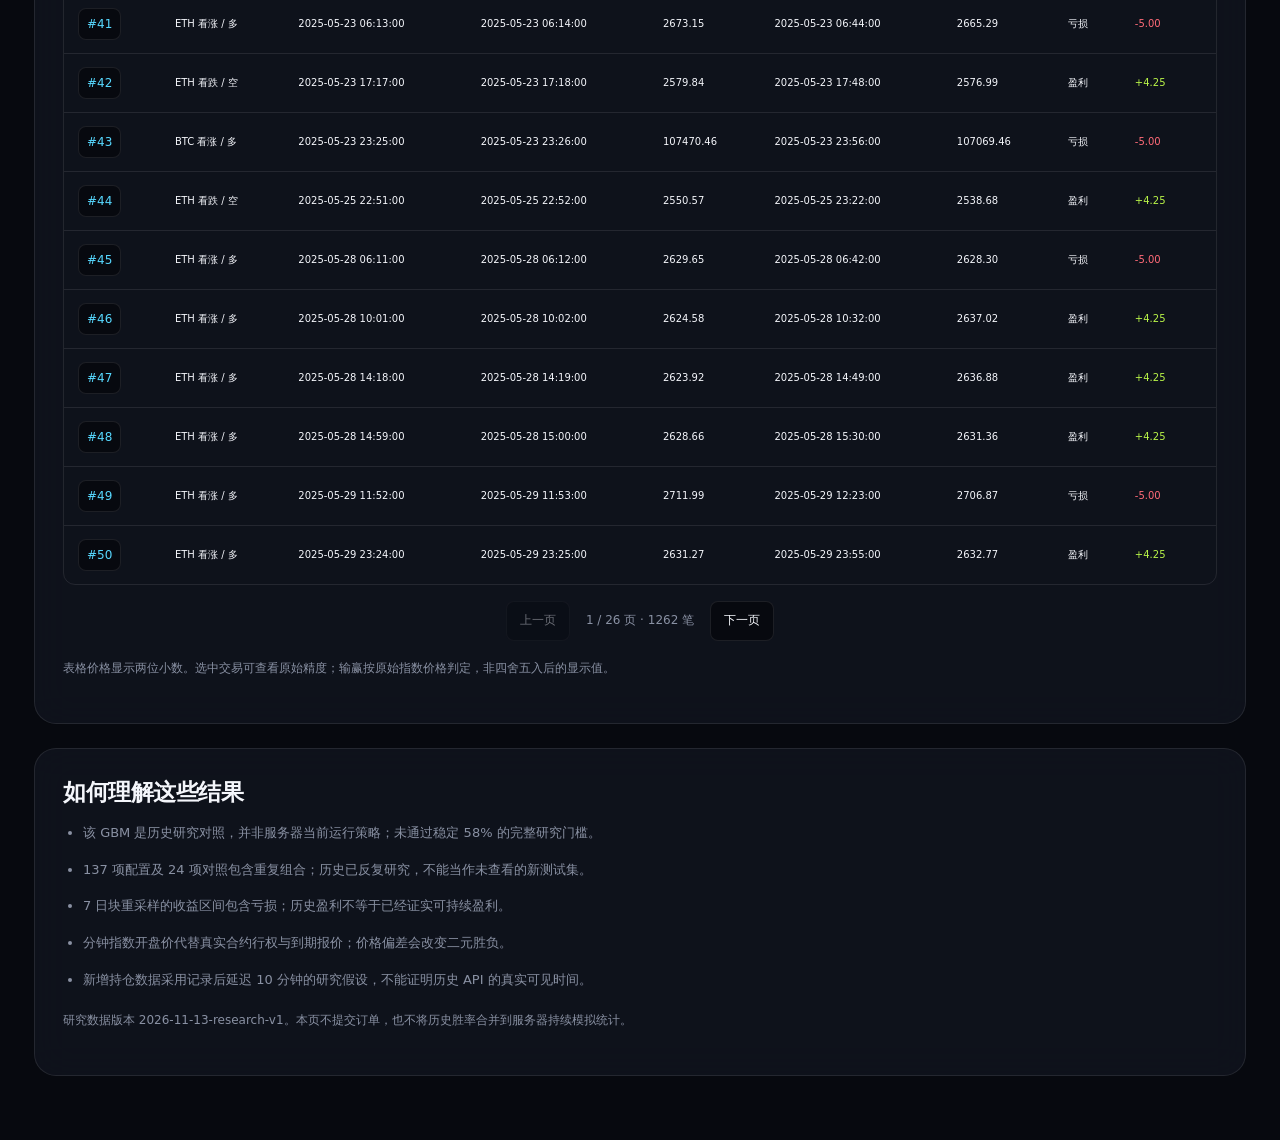
==== commit b90d90d5: "Publish recent 30U research with adjustable stakes and amount-aware alerts" ====
--- a/demo/research.html
+++ b/demo/research.html
@@ -11,7 +11,7 @@
 <body class="research-page">
   <header class="topbar">
     <a class="brand" href="../index.html"><span class="brand-mark">CX</span><span><strong>CodeXQuant</strong><small>research notebook</small></span></a>
-    <nav aria-label="页面导航"><a href="../index.html">行情首页</a><a href="trades.html">实时信号与旧 442 笔图</a></nav>
+    <nav aria-label="页面导航"><a href="recent.html">最新半年 / 年初 · 自选金额</a><a href="../index.html">行情首页</a><a href="trades.html">实时信号与旧 442 笔图</a></nav>
   </header>
   <main id="researchView" data-research-url="../research/high-win-public.json">
     <section class="research-hero">
